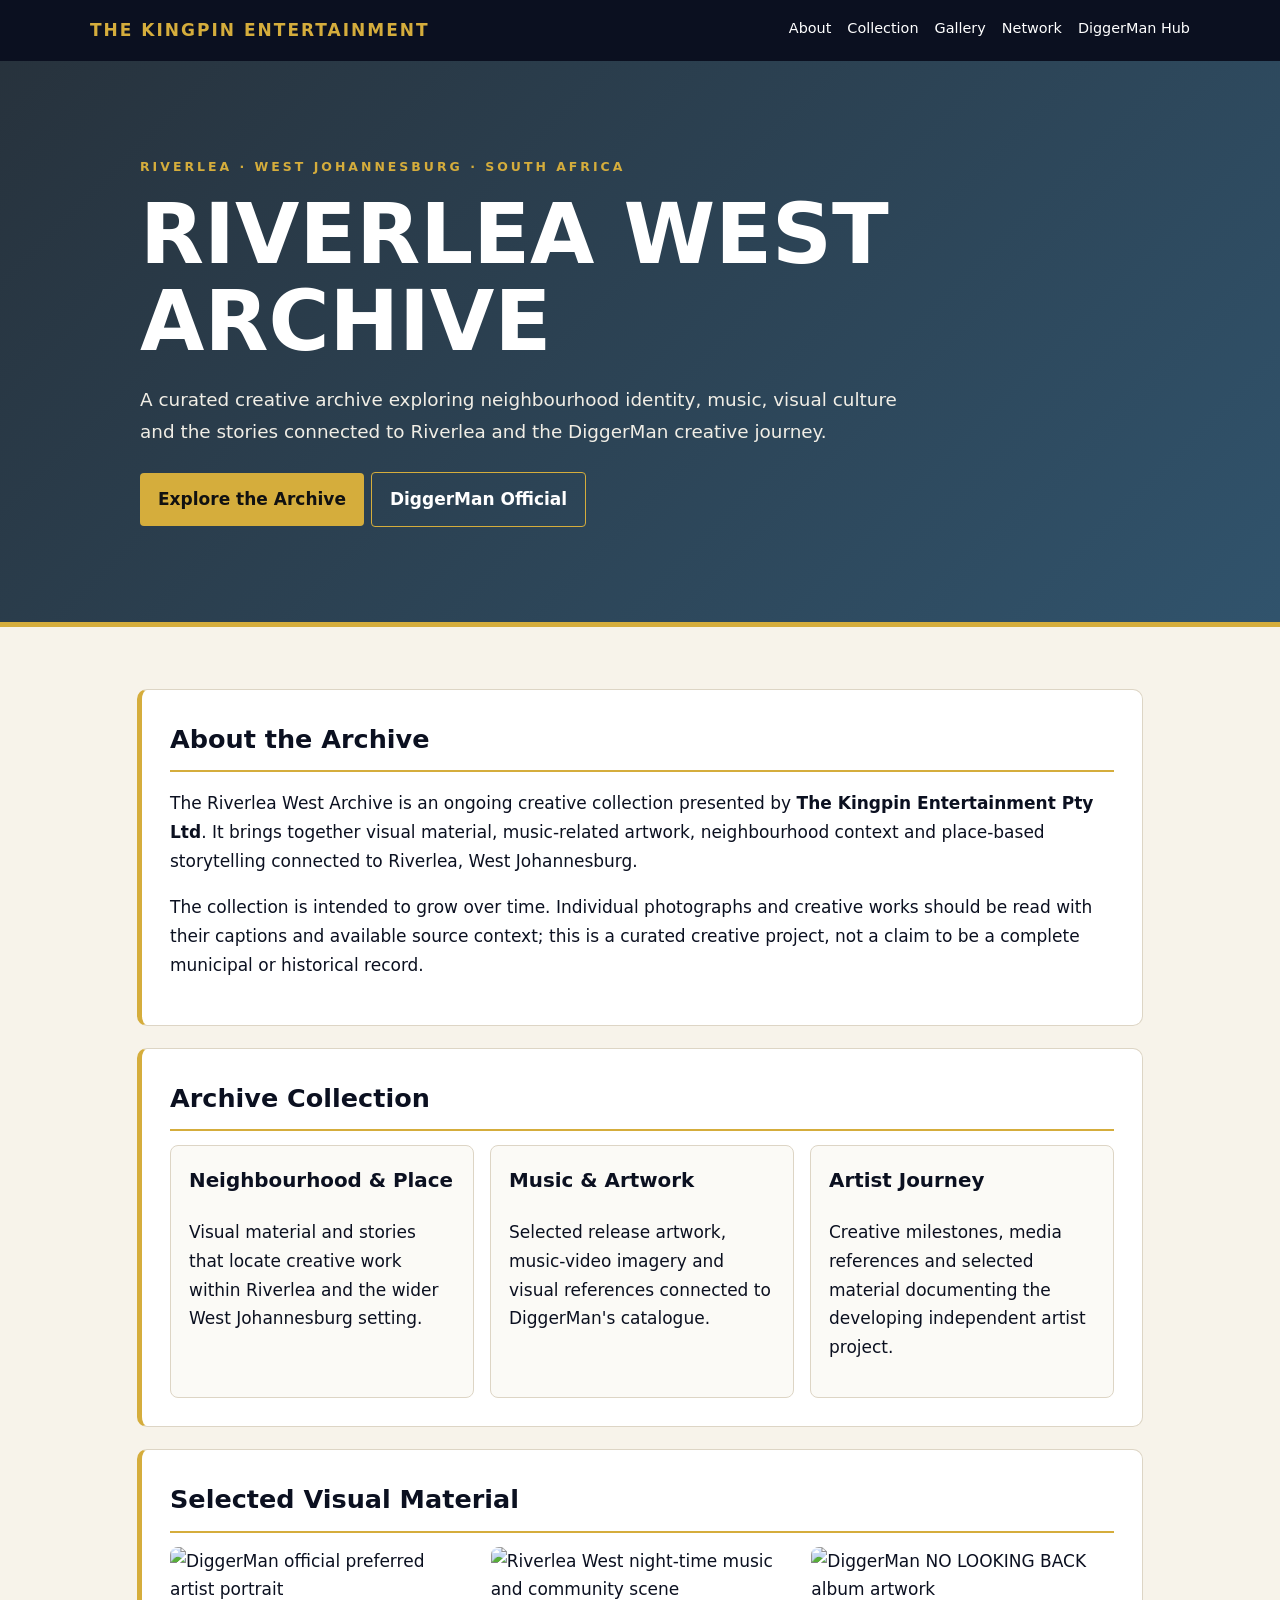
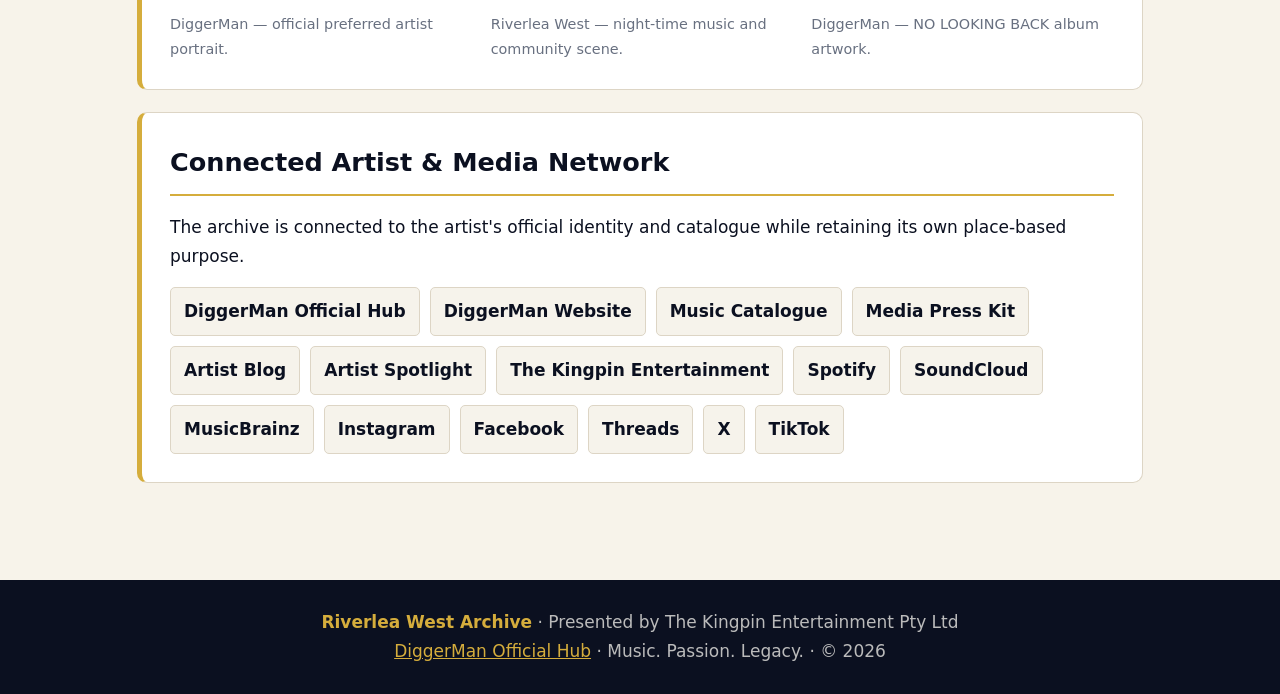
==== riverlea-west-archive/index.html @ 7d0005c9 "SEO Phase 12: create dedicated Riverlea West Archive page" ====
<!doctype html>
<html lang="en-ZA">
<head>
<meta charset="utf-8">
<meta name="viewport" content="width=device-width,initial-scale=1">
<title>Riverlea West Archive | Music, Culture & Creative Memory</title>
<meta name="description" content="Explore the Riverlea West Archive: a curated creative record of neighbourhood identity, music, visual culture and the DiggerMan journey from Riverlea, West Johannesburg, South Africa.">
<meta name="robots" content="index,follow,max-image-preview:large">
<link rel="canonical" href="https://kingpinpkaytee-dot.github.io/thekingpin-entertainment-site/riverlea-west-archive/">
<meta property="og:type" content="website">
<meta property="og:site_name" content="Riverlea West Archive">
<meta property="og:title" content="Riverlea West Archive | Music, Culture & Creative Memory">
<meta property="og:description" content="A curated creative record of Riverlea, West Johannesburg — neighbourhood identity, music, visual culture and the DiggerMan journey.">
<meta property="og:url" content="https://kingpinpkaytee-dot.github.io/thekingpin-entertainment-site/riverlea-west-archive/">
<meta property="og:image" content="https://res.cloudinary.com/dgeipeicd/image/upload/f_auto,q_auto,w_1200/v1794931699/the-kingpin-entertainment/riverlea-archive/riverlea-night-music-scene.webp">
<meta property="og:image:alt" content="Riverlea West night-time music and community scene">
<meta name="twitter:card" content="summary_large_image">
<meta name="twitter:title" content="Riverlea West Archive">
<meta name="twitter:description" content="Riverlea, West Johannesburg — music, visual culture and creative memory.">
<meta name="twitter:image" content="https://res.cloudinary.com/dgeipeicd/image/upload/f_auto,q_auto,w_1200/v1794931699/the-kingpin-entertainment/riverlea-archive/riverlea-night-music-scene.webp">
<script type="application/ld+json">
{
 "@context":"https://schema.org",
 "@graph":[
  {"@type":"WebSite","@id":"https://kingpinpkaytee-dot.github.io/thekingpin-entertainment-site/riverlea-west-archive/#website","name":"Riverlea West Archive","url":"https://kingpinpkaytee-dot.github.io/thekingpin-entertainment-site/riverlea-west-archive/","inLanguage":"en-ZA","publisher":{"@id":"https://kingpinpkaytee-dot.github.io/thekingpin-entertainment-site/#company"},"about":{"@id":"https://kingpinpkaytee-dot.github.io/thekingpin-entertainment-site/riverlea-west-archive/#riverlea"}},
  {"@type":"CollectionPage","@id":"https://kingpinpkaytee-dot.github.io/thekingpin-entertainment-site/riverlea-west-archive/#webpage","url":"https://kingpinpkaytee-dot.github.io/thekingpin-entertainment-site/riverlea-west-archive/","name":"Riverlea West Archive","description":"A curated creative archive of Riverlea neighbourhood identity, music, visual culture and artist history.","isPartOf":{"@id":"https://kingpinpkaytee-dot.github.io/thekingpin-entertainment-site/riverlea-west-archive/#website"},"about":{"@id":"https://kingpinpkaytee-dot.github.io/thekingpin-entertainment-site/riverlea-west-archive/#riverlea"},"mentions":{"@id":"https://kingpinpkaytee-dot.github.io/#musicgroup"},"publisher":{"@id":"https://kingpinpkaytee-dot.github.io/thekingpin-entertainment-site/#company"}},
  {"@type":"Place","@id":"https://kingpinpkaytee-dot.github.io/thekingpin-entertainment-site/riverlea-west-archive/#riverlea","name":"Riverlea, West Johannesburg, South Africa","containedInPlace":{"@type":"City","name":"Johannesburg","containedInPlace":{"@type":"AdministrativeArea","name":"Gauteng","containedInPlace":{"@type":"Country","name":"South Africa"}}}},
  {"@type":"CreativeWork","@id":"https://kingpinpkaytee-dot.github.io/thekingpin-entertainment-site/riverlea-west-archive/#archive","name":"Riverlea West Archive","description":"An ongoing curated collection of creative material, music-related imagery and place-based stories connected to Riverlea and the DiggerMan creative journey.","creator":{"@id":"https://kingpinpkaytee-dot.github.io/thekingpin-entertainment-site/#company"},"about":{"@id":"https://kingpinpkaytee-dot.github.io/thekingpin-entertainment-site/riverlea-west-archive/#riverlea"},"mentions":{"@id":"https://kingpinpkaytee-dot.github.io/#musicgroup"}}
 ]
}
</script>
<style>
:root{--ink:#0b1020;--gold:#d5ad3c;--paper:#f7f3ea;--muted:#687080;--line:#ddd5c5}
*{box-sizing:border-box}body{margin:0;background:var(--paper);color:var(--ink);font:17px/1.7 system-ui,-apple-system,"Segoe UI",Arial,sans-serif}
a{color:inherit}.top{background:var(--ink);color:#fff;padding:16px max(20px,calc((100vw - 1100px)/2));display:flex;justify-content:space-between;gap:16px;flex-wrap:wrap}
.top a{text-decoration:none}.brand{color:var(--gold);font-weight:900;letter-spacing:2px}.nav{display:flex;gap:16px;flex-wrap:wrap}.nav a{font-size:.9rem}
.hero{background:linear-gradient(135deg,#071522dd,#123b59dd),url("https://res.cloudinary.com/dgeipeicd/image/upload/f_auto,q_auto,w_1600/v1794931699/the-kingpin-entertainment/riverlea-archive/riverlea-night-music-scene.webp") center/cover;color:#fff;padding:95px 22px;border-bottom:5px solid var(--gold)}
.hero-inner{max-width:1000px;margin:auto}.eyebrow{color:var(--gold);font-weight:900;letter-spacing:3px;text-transform:uppercase;font-size:.78rem}
h1{font-size:clamp(2.6rem,7vw,5.2rem);line-height:1.05;margin:14px 0}.hero p{max-width:760px;color:#f1eee6;font-size:1.15rem}
.btn{display:inline-block;background:var(--gold);color:#111;text-decoration:none;font-weight:850;padding:12px 18px;border-radius:4px;margin:7px 7px 0 0}.btn.alt{background:transparent;border:1px solid var(--gold);color:#fff}
.wrap{max-width:1050px;margin:auto;padding:40px 22px 75px}.section{background:#fff;border:1px solid var(--line);border-left:5px solid var(--gold);border-radius:10px;padding:28px;margin:22px 0}
h2{margin:0 0 14px;border-bottom:2px solid var(--gold);padding-bottom:9px}.grid{display:grid;grid-template-columns:repeat(auto-fit,minmax(220px,1fr));gap:16px}
.card{background:#fbfaf6;border:1px solid var(--line);border-radius:8px;padding:18px}.card h3{margin-top:0}.gallery{display:grid;grid-template-columns:repeat(auto-fit,minmax(250px,1fr));gap:18px}
.gallery img{width:100%;height:auto;aspect-ratio:4/5;object-fit:cover;border-radius:8px}.caption{font-size:.9rem;color:var(--muted);padding-top:8px}
.links{display:flex;gap:10px;flex-wrap:wrap}.links a{background:#f6f3eb;border:1px solid var(--line);padding:9px 13px;border-radius:5px;text-decoration:none;font-weight:700}
footer{background:var(--ink);color:#bbb;text-align:center;padding:28px}footer strong{color:var(--gold)}footer a{color:var(--gold)}
@media(max-width:650px){.hero{padding:65px 20px}.top{display:block}.nav{margin-top:12px}}
</style>
</head>
<body>
<header class="top"><a class="brand" href="https://kingpinpkaytee-dot.github.io/thekingpin-entertainment-site/">THE KINGPIN ENTERTAINMENT</a><nav class="nav" aria-label="Archive navigation"><a href="#about">About</a><a href="#collection">Collection</a><a href="#gallery">Gallery</a><a href="#network">Network</a><a href="https://kingpinpkaytee-dot.github.io/">DiggerMan Hub</a></nav></header>
<header class="hero"><div class="hero-inner"><div class="eyebrow">Riverlea · West Johannesburg · South Africa</div><h1>RIVERLEA WEST ARCHIVE</h1><p>A curated creative archive exploring neighbourhood identity, music, visual culture and the stories connected to Riverlea and the DiggerMan creative journey.</p><a class="btn" href="#collection">Explore the Archive</a><a class="btn alt" href="https://kingpinpkaytee-dot.github.io/diggerman-site/">DiggerMan Official</a></div></header>
<main class="wrap">
<section class="section" id="about"><h2>About the Archive</h2><p>The Riverlea West Archive is an ongoing creative collection presented by <strong>The Kingpin Entertainment Pty Ltd</strong>. It brings together visual material, music-related artwork, neighbourhood context and place-based storytelling connected to Riverlea, West Johannesburg.</p><p>The collection is intended to grow over time. Individual photographs and creative works should be read with their captions and available source context; this is a curated creative project, not a claim to be a complete municipal or historical record.</p></section>
<section class="section" id="collection"><h2>Archive Collection</h2><div class="grid"><article class="card"><h3>Neighbourhood & Place</h3><p>Visual material and stories that locate creative work within Riverlea and the wider West Johannesburg setting.</p></article><article class="card"><h3>Music & Artwork</h3><p>Selected release artwork, music-video imagery and visual references connected to DiggerMan's catalogue.</p></article><article class="card"><h3>Artist Journey</h3><p>Creative milestones, media references and selected material documenting the developing independent artist project.</p></article></div></section>
<section class="section" id="gallery"><h2>Selected Visual Material</h2><div class="gallery"><article><img src="https://res.cloudinary.com/dgeipeicd/image/upload/v1788914912/diggerman/site-backups/2026-09-09/diggerman-preferred-photo-preserved.jpg" alt="DiggerMan official preferred artist portrait" loading="lazy"><div class="caption">DiggerMan — official preferred artist portrait.</div></article><article><img src="https://res.cloudinary.com/dgeipeicd/image/upload/f_auto,q_auto,w_1000/v1794931699/the-kingpin-entertainment/riverlea-archive/riverlea-night-music-scene.webp" alt="Riverlea West night-time music and community scene" loading="lazy"><div class="caption">Riverlea West — night-time music and community scene.</div></article><article><img src="https://res.cloudinary.com/dgeipeicd/image/upload/f_auto,q_auto,w_1000/v1794931484/diggerman/seo/no-looking-back-album-artwork.jpg" alt="DiggerMan NO LOOKING BACK album artwork" loading="lazy"><div class="caption">DiggerMan — NO LOOKING BACK album artwork.</div></article></div></section>
<section class="section" id="network"><h2>Connected Artist & Media Network</h2><p>The archive is connected to the artist's official identity and catalogue while retaining its own place-based purpose.</p><div class="links"><a href="https://kingpinpkaytee-dot.github.io/">DiggerMan Official Hub</a><a href="https://kingpinpkaytee-dot.github.io/diggerman-site/">DiggerMan Website</a><a href="https://kingpinpkaytee-dot.github.io/diggerman-site/music/">Music Catalogue</a><a href="https://kingpinpkaytee-dot.github.io/diggerman-media-press-kit/">Media Press Kit</a><a href="https://kingpinpkaytee-dot.github.io/blog/">Artist Blog</a><a href="https://kingpinpkaytee-dot.github.io/blog/diggerman-artist-spotlight/">Artist Spotlight</a><a href="https://kingpinpkaytee-dot.github.io/thekingpin-entertainment-site/">The Kingpin Entertainment</a><a href="https://open.spotify.com/artist/7fSMDP0eWrFwYol9Vye2Ty">Spotify</a><a href="https://soundcloud.com/diggerman-768471594">SoundCloud</a><a href="https://musicbrainz.org/artist/56a9fd42-e71b-4292-93b2-6662e1588503">MusicBrainz</a><a href="https://www.instagram.com/nhlakanipho_phakathi">Instagram</a><a href="https://www.facebook.com/DiggerManAndTheKingpinEntertainment">Facebook</a><a href="https://www.threads.net/@nhlakanipho_phakathi">Threads</a><a href="https://x.com/KPkaytee1346">X</a><a href="https://www.tiktok.com/@dico_nhlakaniphophakathi">TikTok</a></div></section>
</main>
<footer><strong>Riverlea West Archive</strong> · Presented by The Kingpin Entertainment Pty Ltd<br><a href="https://kingpinpkaytee-dot.github.io/">DiggerMan Official Hub</a> · Music. Passion. Legacy. · © 2026</footer>
</body>
</html>
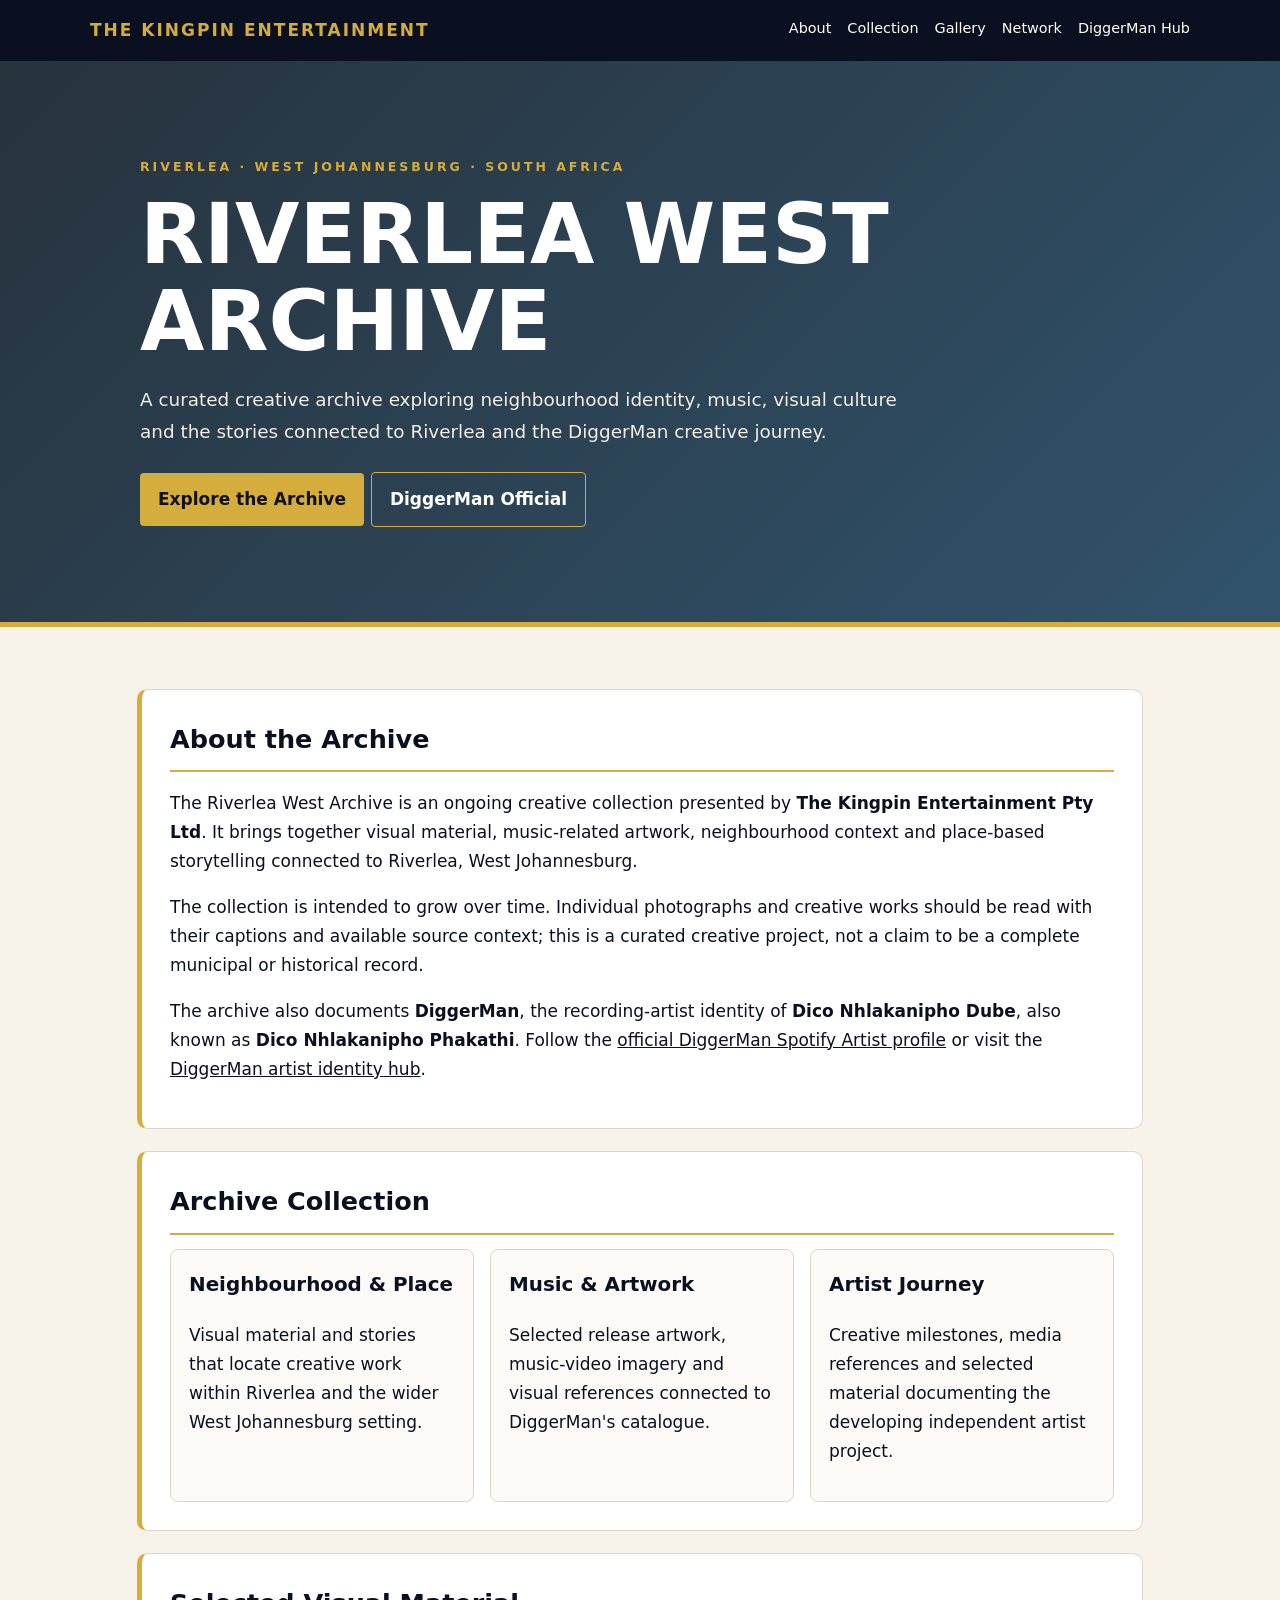
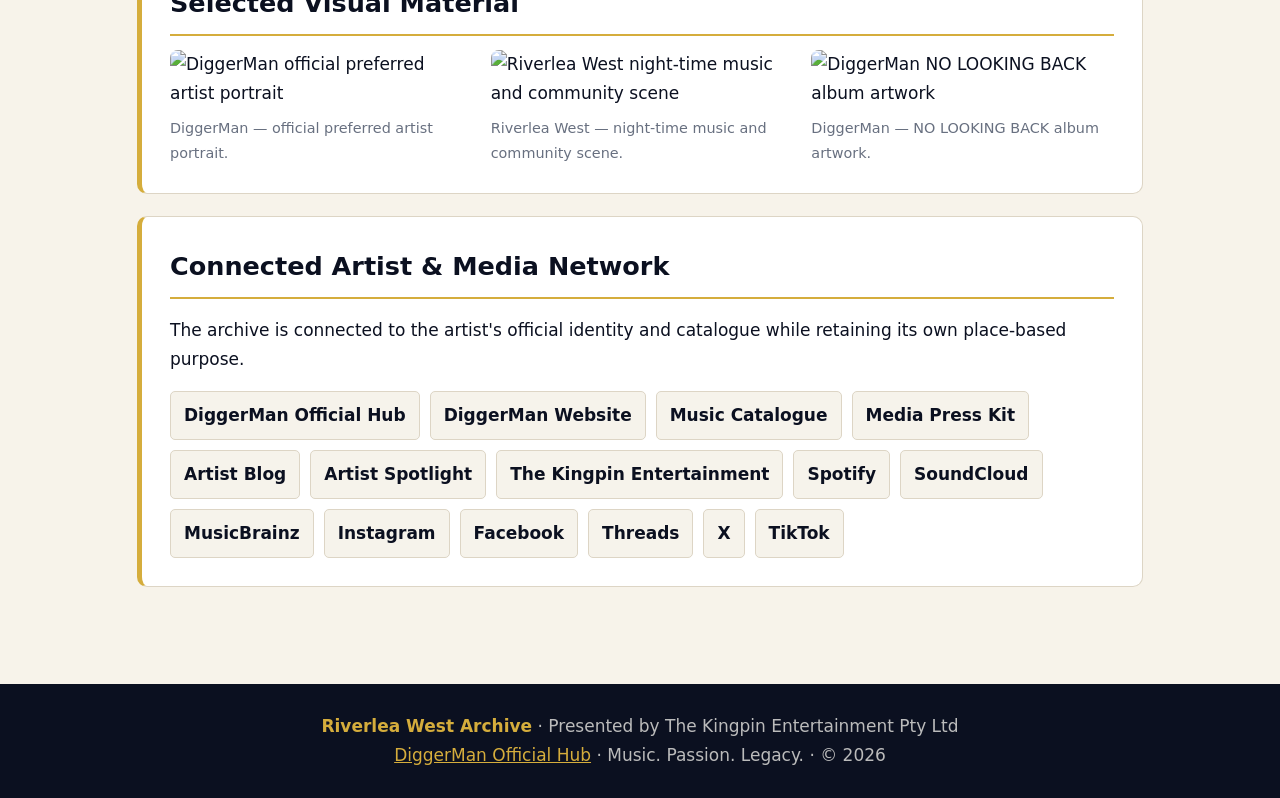
==== commit f8ab2bfe: "SEO: connect Riverlea archive to DiggerMan verified artist identity" ====
--- a/riverlea-west-archive/index.html
+++ b/riverlea-west-archive/index.html
@@ -18,17 +18,7 @@
 <meta name="twitter:title" content="Riverlea West Archive">
 <meta name="twitter:description" content="Riverlea, West Johannesburg — music, visual culture and creative memory.">
 <meta name="twitter:image" content="https://res.cloudinary.com/dgeipeicd/image/upload/f_auto,q_auto,w_1200/v1794931699/the-kingpin-entertainment/riverlea-archive/riverlea-night-music-scene.webp">
-<script type="application/ld+json">
-{
- "@context":"https://schema.org",
- "@graph":[
-  {"@type":"WebSite","@id":"https://kingpinpkaytee-dot.github.io/thekingpin-entertainment-site/riverlea-west-archive/#website","name":"Riverlea West Archive","url":"https://kingpinpkaytee-dot.github.io/thekingpin-entertainment-site/riverlea-west-archive/","inLanguage":"en-ZA","publisher":{"@id":"https://kingpinpkaytee-dot.github.io/thekingpin-entertainment-site/#company"},"about":{"@id":"https://kingpinpkaytee-dot.github.io/thekingpin-entertainment-site/riverlea-west-archive/#riverlea"}},
-  {"@type":"CollectionPage","@id":"https://kingpinpkaytee-dot.github.io/thekingpin-entertainment-site/riverlea-west-archive/#webpage","url":"https://kingpinpkaytee-dot.github.io/thekingpin-entertainment-site/riverlea-west-archive/","name":"Riverlea West Archive","description":"A curated creative archive of Riverlea neighbourhood identity, music, visual culture and artist history.","isPartOf":{"@id":"https://kingpinpkaytee-dot.github.io/thekingpin-entertainment-site/riverlea-west-archive/#website"},"about":{"@id":"https://kingpinpkaytee-dot.github.io/thekingpin-entertainment-site/riverlea-west-archive/#riverlea"},"mentions":{"@id":"https://kingpinpkaytee-dot.github.io/#musicgroup"},"publisher":{"@id":"https://kingpinpkaytee-dot.github.io/thekingpin-entertainment-site/#company"}},
-  {"@type":"Place","@id":"https://kingpinpkaytee-dot.github.io/thekingpin-entertainment-site/riverlea-west-archive/#riverlea","name":"Riverlea, West Johannesburg, South Africa","containedInPlace":{"@type":"City","name":"Johannesburg","containedInPlace":{"@type":"AdministrativeArea","name":"Gauteng","containedInPlace":{"@type":"Country","name":"South Africa"}}}},
-  {"@type":"CreativeWork","@id":"https://kingpinpkaytee-dot.github.io/thekingpin-entertainment-site/riverlea-west-archive/#archive","name":"Riverlea West Archive","description":"An ongoing curated collection of creative material, music-related imagery and place-based stories connected to Riverlea and the DiggerMan creative journey.","creator":{"@id":"https://kingpinpkaytee-dot.github.io/thekingpin-entertainment-site/#company"},"about":{"@id":"https://kingpinpkaytee-dot.github.io/thekingpin-entertainment-site/riverlea-west-archive/#riverlea"},"mentions":{"@id":"https://kingpinpkaytee-dot.github.io/#musicgroup"}}
- ]
-}
-</script>
+<script type="application/ld+json">{"@context":"https://schema.org","@graph":[{"@type":"WebSite","@id":"https://kingpinpkaytee-dot.github.io/thekingpin-entertainment-site/riverlea-west-archive/#website","name":"Riverlea West Archive","url":"https://kingpinpkaytee-dot.github.io/thekingpin-entertainment-site/riverlea-west-archive/","inLanguage":"en-ZA","publisher":{"@id":"https://kingpinpkaytee-dot.github.io/thekingpin-entertainment-site/#company"},"about":{"@id":"https://kingpinpkaytee-dot.github.io/thekingpin-entertainment-site/riverlea-west-archive/#riverlea"}},{"@type":"CollectionPage","@id":"https://kingpinpkaytee-dot.github.io/thekingpin-entertainment-site/riverlea-west-archive/#webpage","url":"https://kingpinpkaytee-dot.github.io/thekingpin-entertainment-site/riverlea-west-archive/","name":"Riverlea West Archive","description":"A curated creative archive of Riverlea neighbourhood identity, music, visual culture and artist history.","isPartOf":{"@id":"https://kingpinpkaytee-dot.github.io/thekingpin-entertainment-site/riverlea-west-archive/#website"},"about":{"@id":"https://kingpinpkaytee-dot.github.io/thekingpin-entertainment-site/riverlea-west-archive/#riverlea"},"mentions":{"@id":"https://kingpinpkaytee-dot.github.io/#musicgroup"},"publisher":{"@id":"https://kingpinpkaytee-dot.github.io/thekingpin-entertainment-site/#company"}},{"@type":"Place","@id":"https://kingpinpkaytee-dot.github.io/thekingpin-entertainment-site/riverlea-west-archive/#riverlea","name":"Riverlea, West Johannesburg, South Africa","containedInPlace":{"@type":"City","name":"Johannesburg","containedInPlace":{"@type":"AdministrativeArea","name":"Gauteng","containedInPlace":{"@type":"Country","name":"South Africa"}}}},{"@type":"CreativeWork","@id":"https://kingpinpkaytee-dot.github.io/thekingpin-entertainment-site/riverlea-west-archive/#archive","name":"Riverlea West Archive","description":"An ongoing curated collection of creative material, music-related imagery and place-based stories connected to Riverlea and the DiggerMan creative journey.","creator":{"@id":"https://kingpinpkaytee-dot.github.io/thekingpin-entertainment-site/#company"},"about":{"@id":"https://kingpinpkaytee-dot.github.io/thekingpin-entertainment-site/riverlea-west-archive/#riverlea"},"mentions":{"@id":"https://kingpinpkaytee-dot.github.io/#musicgroup"}},{"@type":"MusicGroup","@id":"https://kingpinpkaytee-dot.github.io/#musicgroup","name":"DiggerMan","url":"https://kingpinpkaytee-dot.github.io/diggerman-site/","alternateName":["Dico Nhlakanipho Dube","Dico Nhlakanipho Phakathi","DiggerMan SA"],"member":{"@id":"https://kingpinpkaytee-dot.github.io/#person"},"sameAs":["https://open.spotify.com/artist/7fSMDP0eWrFwYol9Vye2Ty","https://musicbrainz.org/artist/56a9fd42-e71b-4292-93b2-6662e1588503"]},{"@type":"Person","@id":"https://kingpinpkaytee-dot.github.io/#person","name":"Dico Nhlakanipho Dube","alternateName":["Dico Nhlakanipho Phakathi"],"description":"Dico Nhlakanipho Dube, also known as Dico Nhlakanipho Phakathi, is the person behind the DiggerMan recording-artist identity.","url":"https://kingpinpkaytee-dot.github.io/#person","sameAs":["https://www.linkedin.com/in/kingpin-pkaytee-970036393","https://www.instagram.com/nhlakanipho_phakathi","https://www.facebook.com/nhlakanipho.dube.75","https://www.threads.net/@nhlakanipho_phakathi","https://x.com/KPkaytee1346","https://www.tiktok.com/@dico_nhlakaniphophakathi"],"memberOf":{"@id":"https://kingpinpkaytee-dot.github.io/#musicgroup"},"subjectOf":[{"@id":"https://kingpinpkaytee-dot.github.io/blog/diggerman-artist-spotlight/#article"},{"@id":"https://kingpinpkaytee-dot.github.io/diggerman-media-press-kit/"}]}]}</script>
 <style>
 :root{--ink:#0b1020;--gold:#d5ad3c;--paper:#f7f3ea;--muted:#687080;--line:#ddd5c5}
 *{box-sizing:border-box}body{margin:0;background:var(--paper);color:var(--ink);font:17px/1.7 system-ui,-apple-system,"Segoe UI",Arial,sans-serif}
@@ -51,7 +41,7 @@
 <header class="top"><a class="brand" href="https://kingpinpkaytee-dot.github.io/thekingpin-entertainment-site/">THE KINGPIN ENTERTAINMENT</a><nav class="nav" aria-label="Archive navigation"><a href="#about">About</a><a href="#collection">Collection</a><a href="#gallery">Gallery</a><a href="#network">Network</a><a href="https://kingpinpkaytee-dot.github.io/">DiggerMan Hub</a></nav></header>
 <header class="hero"><div class="hero-inner"><div class="eyebrow">Riverlea · West Johannesburg · South Africa</div><h1>RIVERLEA WEST ARCHIVE</h1><p>A curated creative archive exploring neighbourhood identity, music, visual culture and the stories connected to Riverlea and the DiggerMan creative journey.</p><a class="btn" href="#collection">Explore the Archive</a><a class="btn alt" href="https://kingpinpkaytee-dot.github.io/diggerman-site/">DiggerMan Official</a></div></header>
 <main class="wrap">
-<section class="section" id="about"><h2>About the Archive</h2><p>The Riverlea West Archive is an ongoing creative collection presented by <strong>The Kingpin Entertainment Pty Ltd</strong>. It brings together visual material, music-related artwork, neighbourhood context and place-based storytelling connected to Riverlea, West Johannesburg.</p><p>The collection is intended to grow over time. Individual photographs and creative works should be read with their captions and available source context; this is a curated creative project, not a claim to be a complete municipal or historical record.</p></section>
+<section class="section" id="about"><h2>About the Archive</h2><p>The Riverlea West Archive is an ongoing creative collection presented by <strong>The Kingpin Entertainment Pty Ltd</strong>. It brings together visual material, music-related artwork, neighbourhood context and place-based storytelling connected to Riverlea, West Johannesburg.</p><p>The collection is intended to grow over time. Individual photographs and creative works should be read with their captions and available source context; this is a curated creative project, not a claim to be a complete municipal or historical record.</p><p>The archive also documents <strong>DiggerMan</strong>, the recording-artist identity of <strong>Dico Nhlakanipho Dube</strong>, also known as <strong>Dico Nhlakanipho Phakathi</strong>. Follow the <a href="https://open.spotify.com/artist/7fSMDP0eWrFwYol9Vye2Ty">official DiggerMan Spotify Artist profile</a> or visit the <a href="https://kingpinpkaytee-dot.github.io/">DiggerMan artist identity hub</a>.</p></section>
 <section class="section" id="collection"><h2>Archive Collection</h2><div class="grid"><article class="card"><h3>Neighbourhood & Place</h3><p>Visual material and stories that locate creative work within Riverlea and the wider West Johannesburg setting.</p></article><article class="card"><h3>Music & Artwork</h3><p>Selected release artwork, music-video imagery and visual references connected to DiggerMan's catalogue.</p></article><article class="card"><h3>Artist Journey</h3><p>Creative milestones, media references and selected material documenting the developing independent artist project.</p></article></div></section>
 <section class="section" id="gallery"><h2>Selected Visual Material</h2><div class="gallery"><article><img src="https://res.cloudinary.com/dgeipeicd/image/upload/v1788914912/diggerman/site-backups/2026-09-09/diggerman-preferred-photo-preserved.jpg" alt="DiggerMan official preferred artist portrait" loading="lazy"><div class="caption">DiggerMan — official preferred artist portrait.</div></article><article><img src="https://res.cloudinary.com/dgeipeicd/image/upload/f_auto,q_auto,w_1000/v1794931699/the-kingpin-entertainment/riverlea-archive/riverlea-night-music-scene.webp" alt="Riverlea West night-time music and community scene" loading="lazy"><div class="caption">Riverlea West — night-time music and community scene.</div></article><article><img src="https://res.cloudinary.com/dgeipeicd/image/upload/f_auto,q_auto,w_1000/v1794931484/diggerman/seo/no-looking-back-album-artwork.jpg" alt="DiggerMan NO LOOKING BACK album artwork" loading="lazy"><div class="caption">DiggerMan — NO LOOKING BACK album artwork.</div></article></div></section>
 <section class="section" id="network"><h2>Connected Artist & Media Network</h2><p>The archive is connected to the artist's official identity and catalogue while retaining its own place-based purpose.</p><div class="links"><a href="https://kingpinpkaytee-dot.github.io/">DiggerMan Official Hub</a><a href="https://kingpinpkaytee-dot.github.io/diggerman-site/">DiggerMan Website</a><a href="https://kingpinpkaytee-dot.github.io/diggerman-site/music/">Music Catalogue</a><a href="https://kingpinpkaytee-dot.github.io/diggerman-media-press-kit/">Media Press Kit</a><a href="https://kingpinpkaytee-dot.github.io/blog/">Artist Blog</a><a href="https://kingpinpkaytee-dot.github.io/blog/diggerman-artist-spotlight/">Artist Spotlight</a><a href="https://kingpinpkaytee-dot.github.io/thekingpin-entertainment-site/">The Kingpin Entertainment</a><a href="https://open.spotify.com/artist/7fSMDP0eWrFwYol9Vye2Ty">Spotify</a><a href="https://soundcloud.com/diggerman-768471594">SoundCloud</a><a href="https://musicbrainz.org/artist/56a9fd42-e71b-4292-93b2-6662e1588503">MusicBrainz</a><a href="https://www.instagram.com/nhlakanipho_phakathi">Instagram</a><a href="https://www.facebook.com/DiggerManAndTheKingpinEntertainment">Facebook</a><a href="https://www.threads.net/@nhlakanipho_phakathi">Threads</a><a href="https://x.com/KPkaytee1346">X</a><a href="https://www.tiktok.com/@dico_nhlakaniphophakathi">TikTok</a></div></section>
